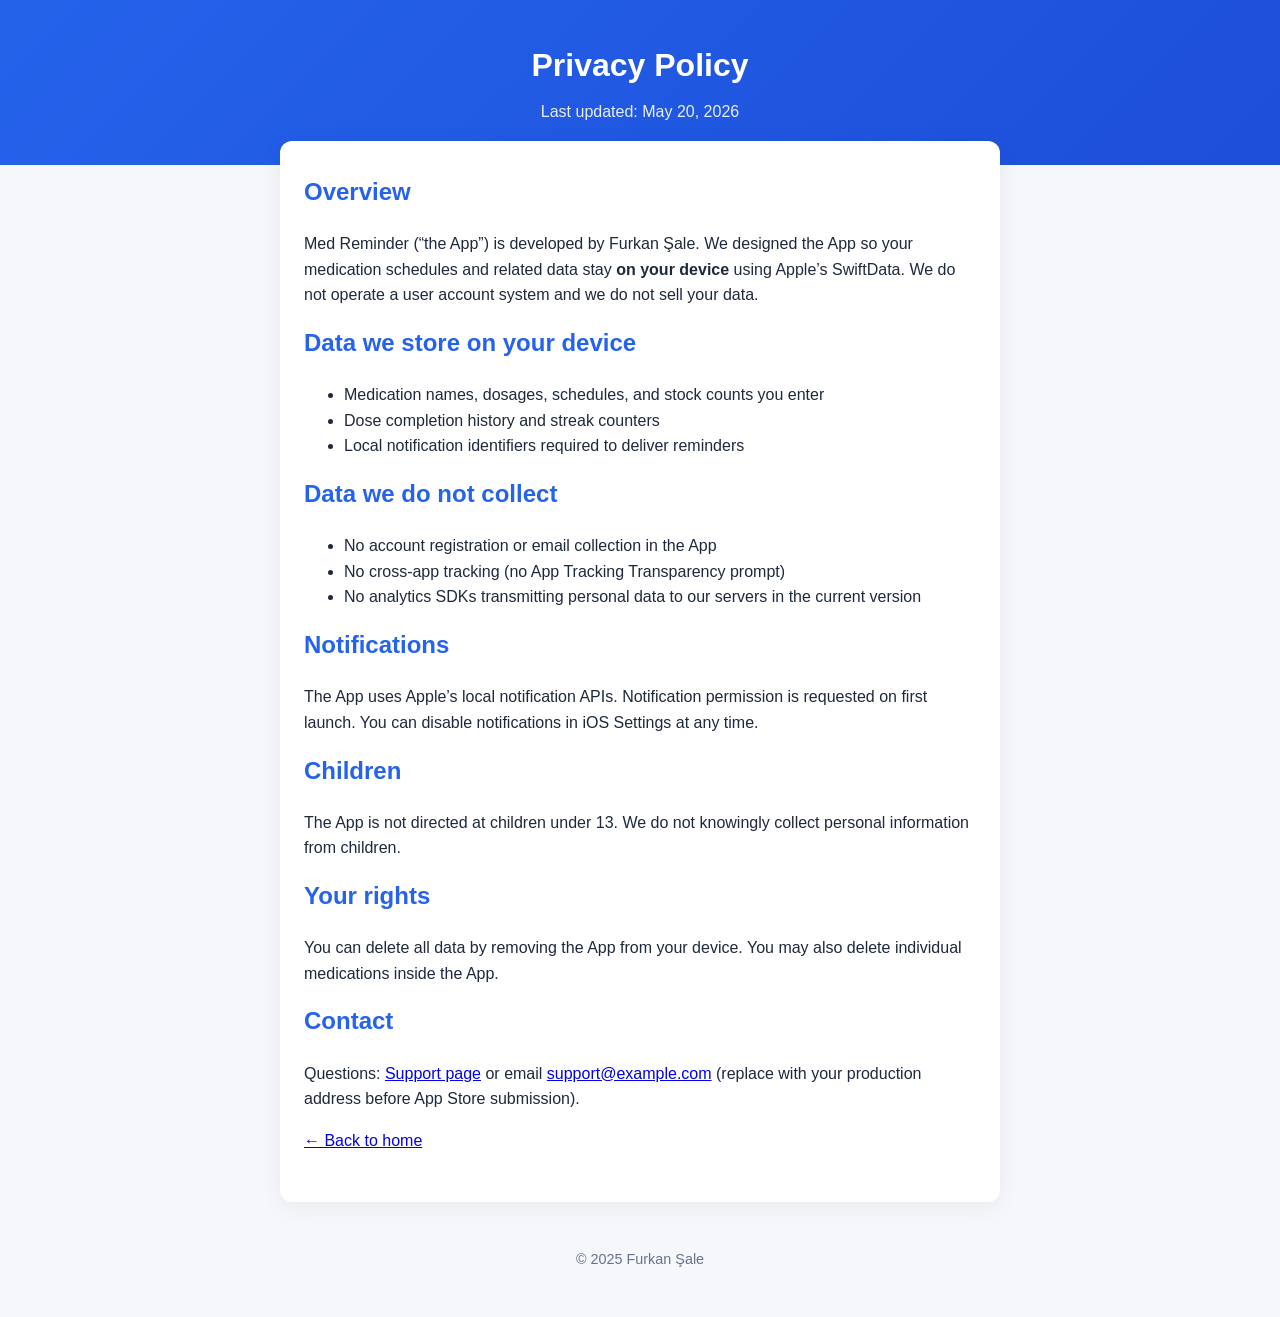
==== privacy.html @ 228097be "Add legal and support pages for GitHub Pages. Privacy policy, terms of use, support, landing index, " ====
<!DOCTYPE html>
<html lang="en">
<head>
  <meta charset="utf-8">
  <meta name="viewport" content="width=device-width, initial-scale=1">
  <title>Privacy Policy — Med Reminder</title>
  <link rel="stylesheet" href="style.css">
</head>
<body>
  <header class="site-header">
    <h1>Privacy Policy</h1>
    <p class="tagline">Last updated: May 20, 2026</p>
  </header>
  <main>
    <h2>Overview</h2>
    <p>Med Reminder (“the App”) is developed by Furkan Şale. We designed the App so your medication schedules and related data stay <strong>on your device</strong> using Apple’s SwiftData. We do not operate a user account system and we do not sell your data.</p>

    <h2>Data we store on your device</h2>
    <ul>
      <li>Medication names, dosages, schedules, and stock counts you enter</li>
      <li>Dose completion history and streak counters</li>
      <li>Local notification identifiers required to deliver reminders</li>
    </ul>

    <h2>Data we do not collect</h2>
    <ul>
      <li>No account registration or email collection in the App</li>
      <li>No cross-app tracking (no App Tracking Transparency prompt)</li>
      <li>No analytics SDKs transmitting personal data to our servers in the current version</li>
    </ul>

    <h2>Notifications</h2>
    <p>The App uses Apple’s local notification APIs. Notification permission is requested on first launch. You can disable notifications in iOS Settings at any time.</p>

    <h2>Children</h2>
    <p>The App is not directed at children under 13. We do not knowingly collect personal information from children.</p>

    <h2>Your rights</h2>
    <p>You can delete all data by removing the App from your device. You may also delete individual medications inside the App.</p>

    <h2>Contact</h2>
    <p>Questions: <a href="support.html">Support page</a> or email <a href="mailto:support@example.com">support@example.com</a> (replace with your production address before App Store submission).</p>

    <p><a href="index.html">← Back to home</a></p>
  </main>
  <footer><p>&copy; 2025 Furkan Şale</p></footer>
</body>
</html>
---- style.css ----
:root {
  --bg: #f5f7fb;
  --card: #ffffff;
  --text: #1e293b;
  --muted: #64748b;
  --accent: #2563eb;
}
* { box-sizing: border-box; }
body {
  font-family: -apple-system, BlinkMacSystemFont, "Segoe UI", Roboto, sans-serif;
  margin: 0;
  background: var(--bg);
  color: var(--text);
  line-height: 1.6;
}
.site-header {
  background: linear-gradient(135deg, #2563eb, #1d4ed8);
  color: #fff;
  padding: 2.5rem 1.5rem;
  text-align: center;
}
.site-header h1 { margin: 0 0 0.5rem; }
.tagline { margin: 0; opacity: 0.9; }
main {
  max-width: 720px;
  margin: 0 auto;
  padding: 2rem 1.5rem;
  background: var(--card);
  border-radius: 12px;
  margin-top: -1.5rem;
  box-shadow: 0 4px 24px rgba(0,0,0,0.06);
}
h2 { color: var(--accent); margin-top: 0; }
.disclaimer {
  background: #fff7ed;
  border-left: 4px solid #f97316;
  padding: 0.75rem 1rem;
  font-size: 0.95rem;
}
.links { display: flex; gap: 1rem; flex-wrap: wrap; margin-top: 1.5rem; }
.links a {
  color: var(--accent);
  font-weight: 600;
  text-decoration: none;
}
.links a:hover { text-decoration: underline; }
footer {
  text-align: center;
  padding: 2rem;
  color: var(--muted);
  font-size: 0.9rem;
}
footer a { color: var(--accent); }
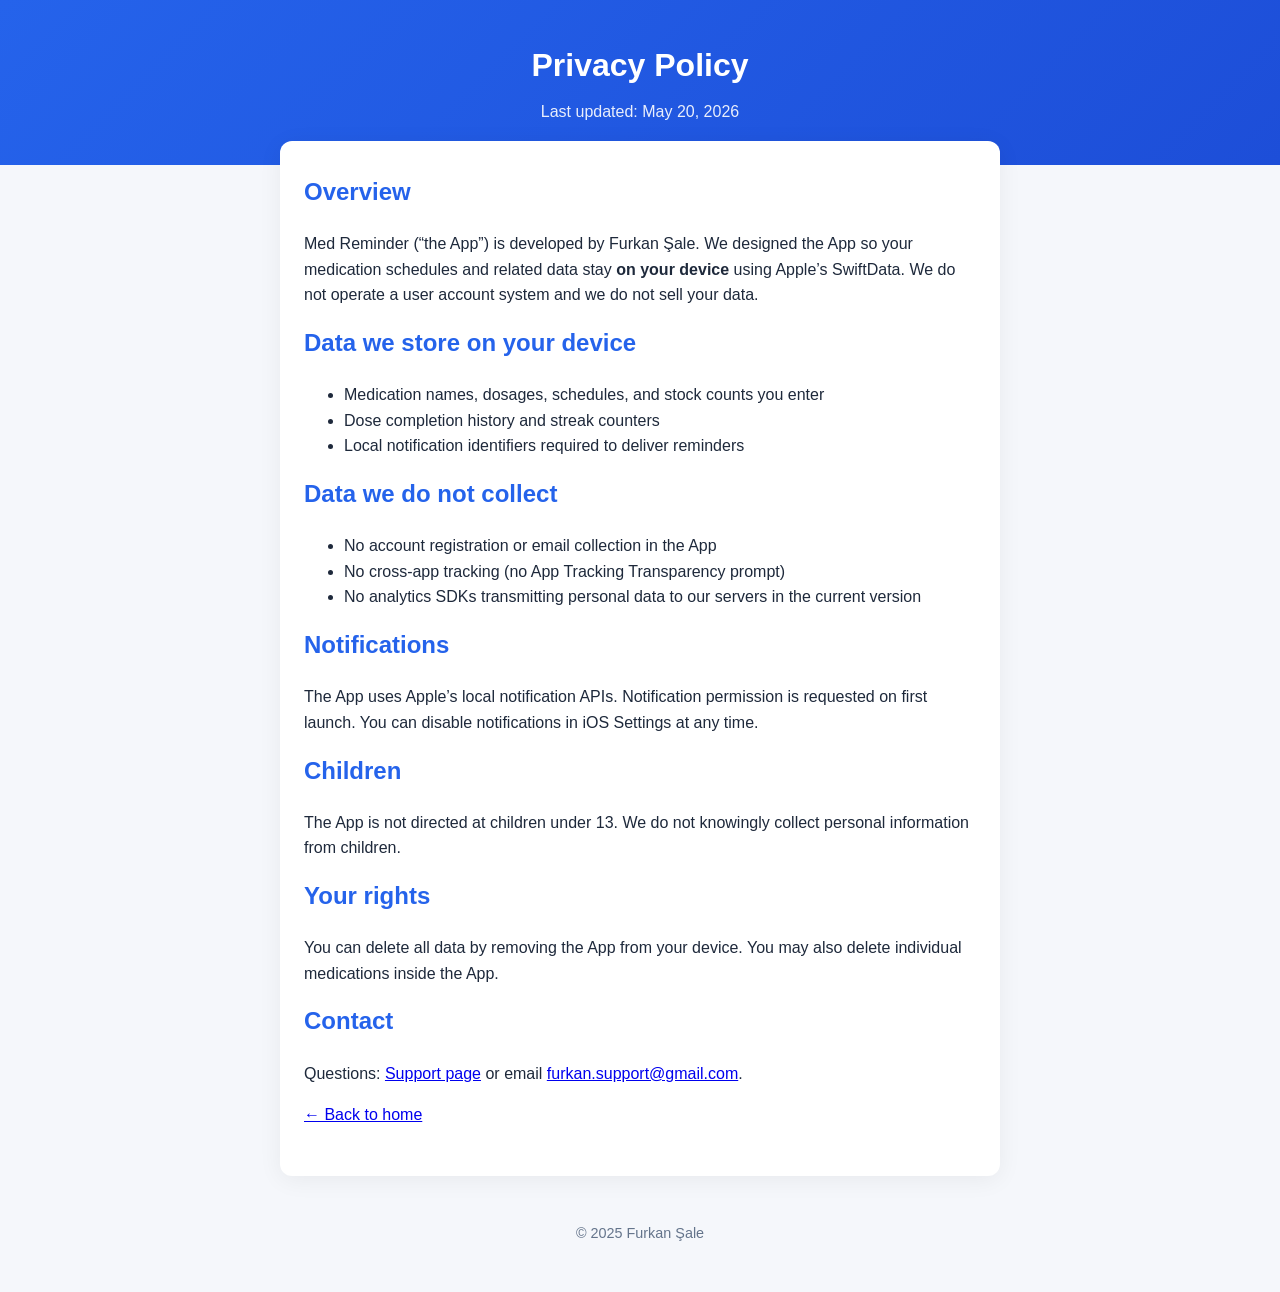
==== commit 4e63d284: "Update support email to furkan.support@gmail.com Co-authored-by: Cursor <cursoragent@cursor.com>" ====
--- a/privacy.html
+++ b/privacy.html
@@ -39,7 +39,7 @@
     <p>You can delete all data by removing the App from your device. You may also delete individual medications inside the App.</p>
 
     <h2>Contact</h2>
-    <p>Questions: <a href="support.html">Support page</a> or email <a href="mailto:support@example.com">support@example.com</a> (replace with your production address before App Store submission).</p>
+    <p>Questions: <a href="support.html">Support page</a> or email <a href="mailto:furkan.support@gmail.com">furkan.support@gmail.com</a>.</p>
 
     <p><a href="index.html">← Back to home</a></p>
   </main>
